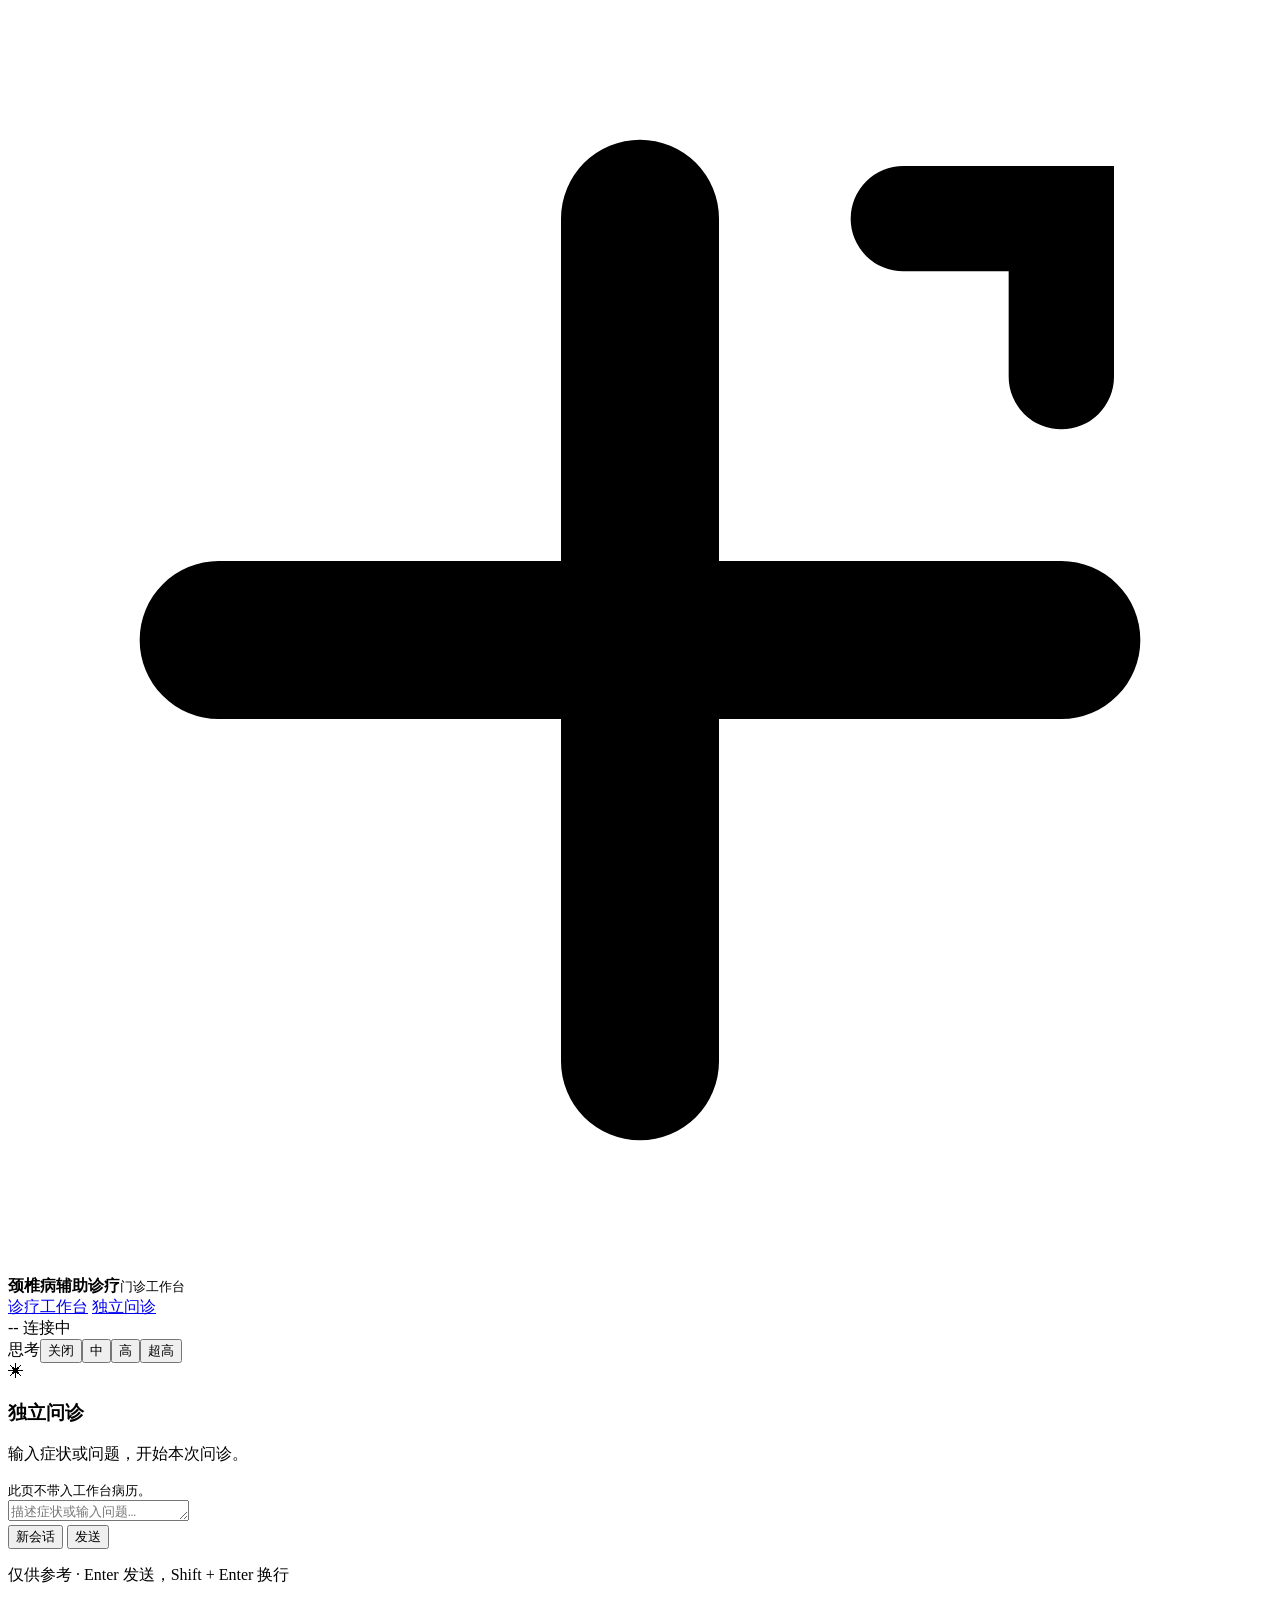
==== hospital_chat_system_tcm_warm_ui/web/index.html @ b84111eb "实现门诊工作台与 ecnu-max 接入，统一流式显示" ====
﻿<!doctype html>
<html lang="zh-CN">
<head>
  <meta charset="utf-8">
  <meta name="viewport" content="width=device-width, initial-scale=1, viewport-fit=cover">
  <title>独立问诊 · 颈椎病辅助诊疗</title>
  <link rel="icon" type="image/svg+xml" href="/static/favicon.svg?v=20261014_1">
  <link rel="stylesheet" href="/static/theme.css?v=20261014_1">
  <link rel="stylesheet" href="/static/chat.css?v=20261014_1">
</head>
<body>
  <div class="chat-page">
    <header class="top-nav">
      <div class="brand-area">
        <span class="brand-logo" aria-hidden="true"><svg viewBox="0 0 24 24" fill="none"><path d="M12 4v16M4 12h16" stroke="currentColor" stroke-width="3" stroke-linecap="round"/><path d="M17 4h3v3" stroke="currentColor" stroke-width="2" stroke-linecap="round"/></svg></span>
        <div class="brand-text"><strong>颈椎病辅助诊疗</strong><small>门诊工作台</small></div>
      </div>

      <nav class="primary-nav" aria-label="一级导航">
        <a href="/diagnosis">诊疗工作台</a>
        <a class="active" href="/dialogue">独立问诊</a>
      </nav>

      <div class="nav-meta">
        <span id="currentTime" class="meta-chip">--</span>
        <span id="modelChip" class="meta-chip">连接中</span>
        <div id="thinkingControls" class="thinking-controls" role="group" aria-label="思考强度">
          <span>思考</span><button type="button" data-thinking="off" aria-pressed="false">关闭</button><button type="button" data-thinking="low" aria-pressed="true">中</button><button type="button" data-thinking="high" aria-pressed="false">高</button><button type="button" data-thinking="max" aria-pressed="false">超高</button>
        </div>
      </div>
    </header>

    <main class="dialogue-workspace">
      <section class="dialogue-card">
        <section id="chatMain" class="chat-main is-empty">
          <div class="chat-empty-title"><span class="assistant-mark" aria-hidden="true">✳</span><h1>独立问诊</h1><p>输入症状或问题，开始本次问诊。</p><small>此页不带入工作台病历。</small></div>
          <section id="chatLog" class="chat-log"></section>
        </section>

        <footer class="input-dock">
          <form id="chatForm" class="composer">
            <textarea id="messageInput" rows="1" placeholder="描述症状或输入问题…" required></textarea>
            <div class="composer-tools">
              <button type="button" id="quickNewChatBtn" class="minor-btn">新会话</button>
              <button type="submit" id="sendBtn" class="send-btn">发送</button>
            </div>
          </form><p class="dialogue-note">仅供参考 · Enter 发送，Shift + Enter 换行</p>
        </footer>
      </section>
    </main>
  </div>

  <script src="/static/model_controls.js?v=20261014_thinking_1"></script>
  <script src="/static/streaming.js?v=20261014_stream_2"></script>
  <script src="/static/chat.js?v=20261014_stream_2"></script>
</body>
</html>
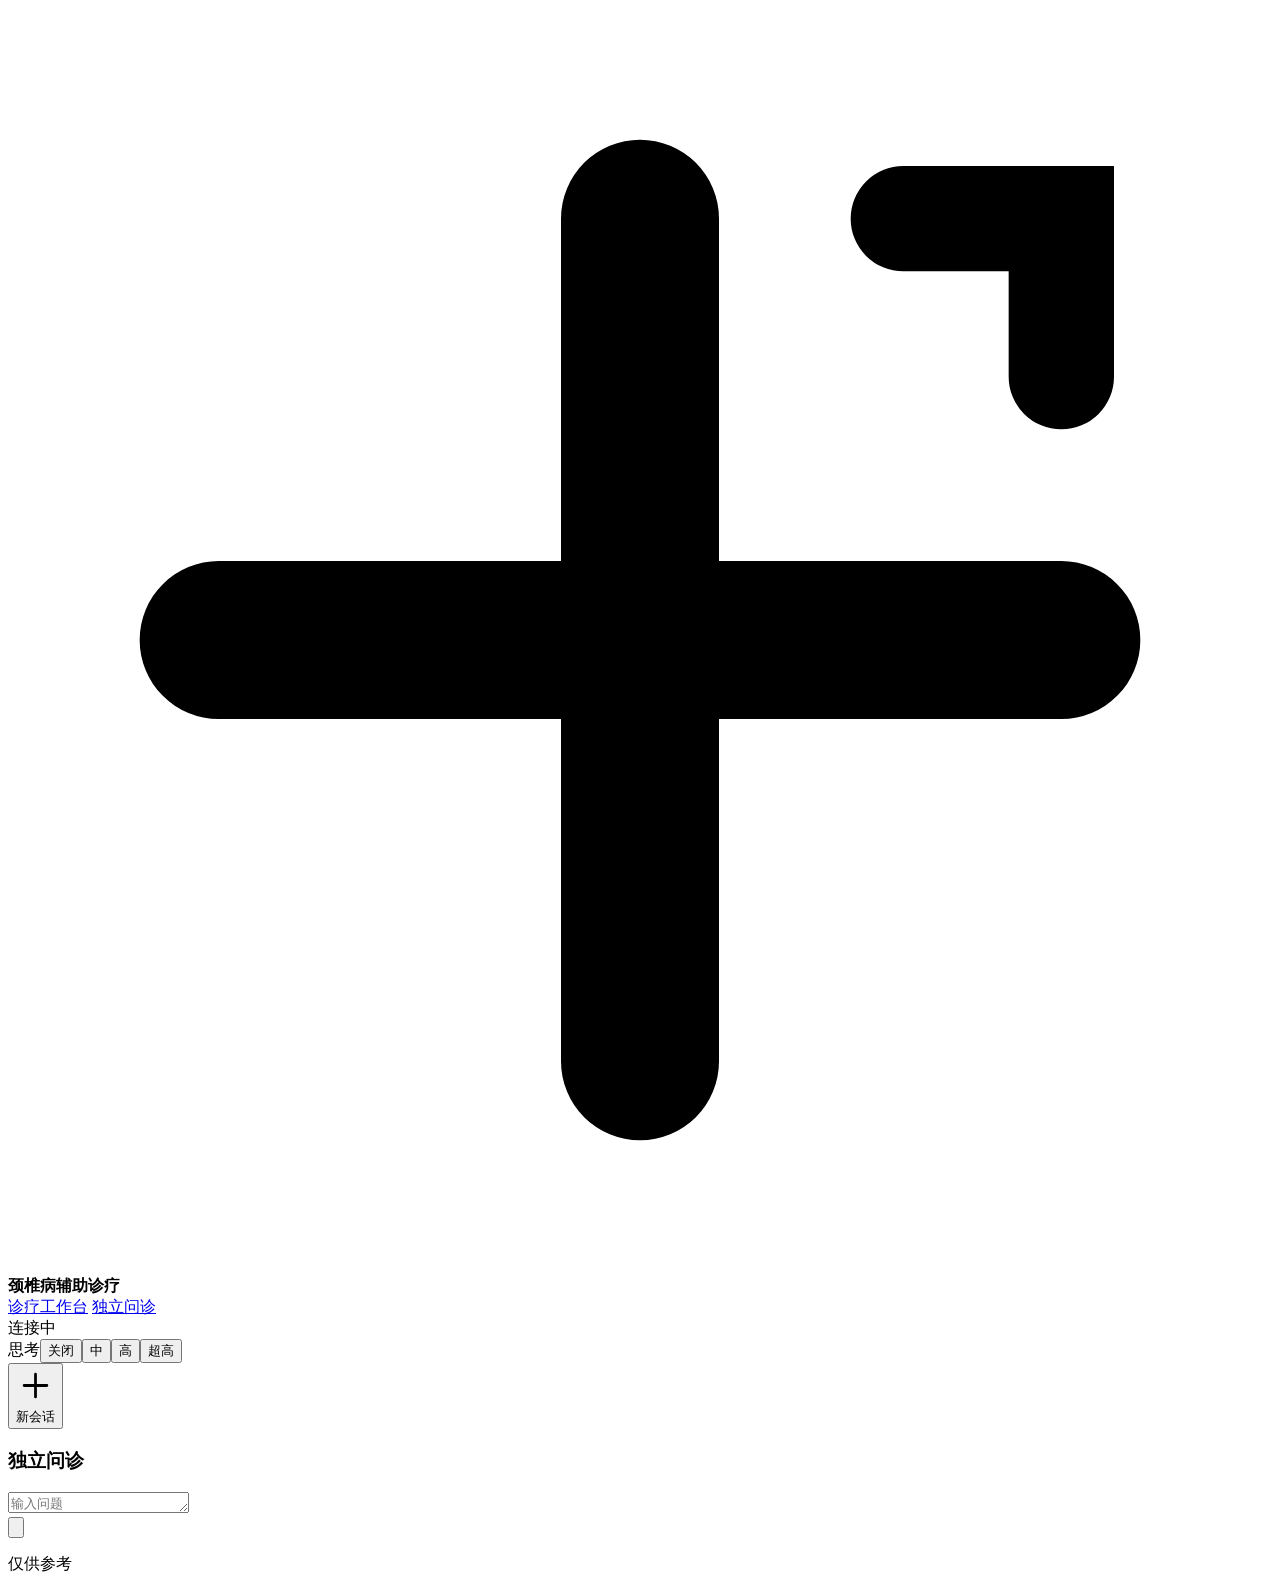
==== commit 98882493: "精简独立问诊布局并统一字体排版" ====
--- a/hospital_chat_system_tcm_warm_ui/web/index.html
+++ b/hospital_chat_system_tcm_warm_ui/web/index.html
@@ -5,15 +5,15 @@
   <meta name="viewport" content="width=device-width, initial-scale=1, viewport-fit=cover">
   <title>独立问诊 · 颈椎病辅助诊疗</title>
   <link rel="icon" type="image/svg+xml" href="/static/favicon.svg?v=20261014_1">
-  <link rel="stylesheet" href="/static/theme.css?v=20261014_1">
-  <link rel="stylesheet" href="/static/chat.css?v=20261014_1">
+  <link rel="stylesheet" href="/static/theme.css?v=20261015_type_1">
+  <link rel="stylesheet" href="/static/chat.css?v=20261015_dialogue_1">
 </head>
 <body>
   <div class="chat-page">
     <header class="top-nav">
       <div class="brand-area">
         <span class="brand-logo" aria-hidden="true"><svg viewBox="0 0 24 24" fill="none"><path d="M12 4v16M4 12h16" stroke="currentColor" stroke-width="3" stroke-linecap="round"/><path d="M17 4h3v3" stroke="currentColor" stroke-width="2" stroke-linecap="round"/></svg></span>
-        <div class="brand-text"><strong>颈椎病辅助诊疗</strong><small>门诊工作台</small></div>
+        <div class="brand-text"><strong>颈椎病辅助诊疗</strong></div>
       </div>
 
       <nav class="primary-nav" aria-label="一级导航">
@@ -22,7 +22,6 @@
       </nav>
 
       <div class="nav-meta">
-        <span id="currentTime" class="meta-chip">--</span>
         <span id="modelChip" class="meta-chip">连接中</span>
         <div id="thinkingControls" class="thinking-controls" role="group" aria-label="思考强度">
           <span>思考</span><button type="button" data-thinking="off" aria-pressed="false">关闭</button><button type="button" data-thinking="low" aria-pressed="true">中</button><button type="button" data-thinking="high" aria-pressed="false">高</button><button type="button" data-thinking="max" aria-pressed="false">超高</button>
@@ -31,20 +30,22 @@
     </header>
 
     <main class="dialogue-workspace">
+      <div class="dialogue-toolbar">
+        <button type="button" id="quickNewChatBtn" class="new-chat-btn"><svg viewBox="0 0 24 24" fill="none" aria-hidden="true"><path d="M12 5v14M5 12h14" stroke="currentColor" stroke-width="1.7" stroke-linecap="round"/></svg>新会话</button>
+      </div>
       <section class="dialogue-card">
         <section id="chatMain" class="chat-main is-empty">
-          <div class="chat-empty-title"><span class="assistant-mark" aria-hidden="true">✳</span><h1>独立问诊</h1><p>输入症状或问题，开始本次问诊。</p><small>此页不带入工作台病历。</small></div>
-          <section id="chatLog" class="chat-log"></section>
+          <div class="chat-empty-title"><h1>独立问诊</h1></div>
+          <section id="chatLog" class="chat-log" aria-label="会话内容" role="log"></section>
         </section>
 
         <footer class="input-dock">
           <form id="chatForm" class="composer">
-            <textarea id="messageInput" rows="1" placeholder="描述症状或输入问题…" required></textarea>
+            <textarea id="messageInput" rows="1" placeholder="输入问题" aria-label="输入问题" required></textarea>
             <div class="composer-tools">
-              <button type="button" id="quickNewChatBtn" class="minor-btn">新会话</button>
-              <button type="submit" id="sendBtn" class="send-btn">发送</button>
+              <button type="submit" id="sendBtn" class="send-btn" aria-label="发送"><svg viewBox="0 0 24 24" fill="none" aria-hidden="true"><path d="M12 19V5m-6 6 6-6 6 6" stroke="currentColor" stroke-width="2" stroke-linecap="round" stroke-linejoin="round"/></svg></button>
             </div>
-          </form><p class="dialogue-note">仅供参考 · Enter 发送，Shift + Enter 换行</p>
+          </form><p class="dialogue-note">仅供参考</p>
         </footer>
       </section>
     </main>
@@ -52,6 +53,6 @@
 
   <script src="/static/model_controls.js?v=20261014_thinking_1"></script>
   <script src="/static/streaming.js?v=20261014_stream_2"></script>
-  <script src="/static/chat.js?v=20261014_stream_2"></script>
+  <script src="/static/chat.js?v=20261015_dialogue_1"></script>
 </body>
 </html>
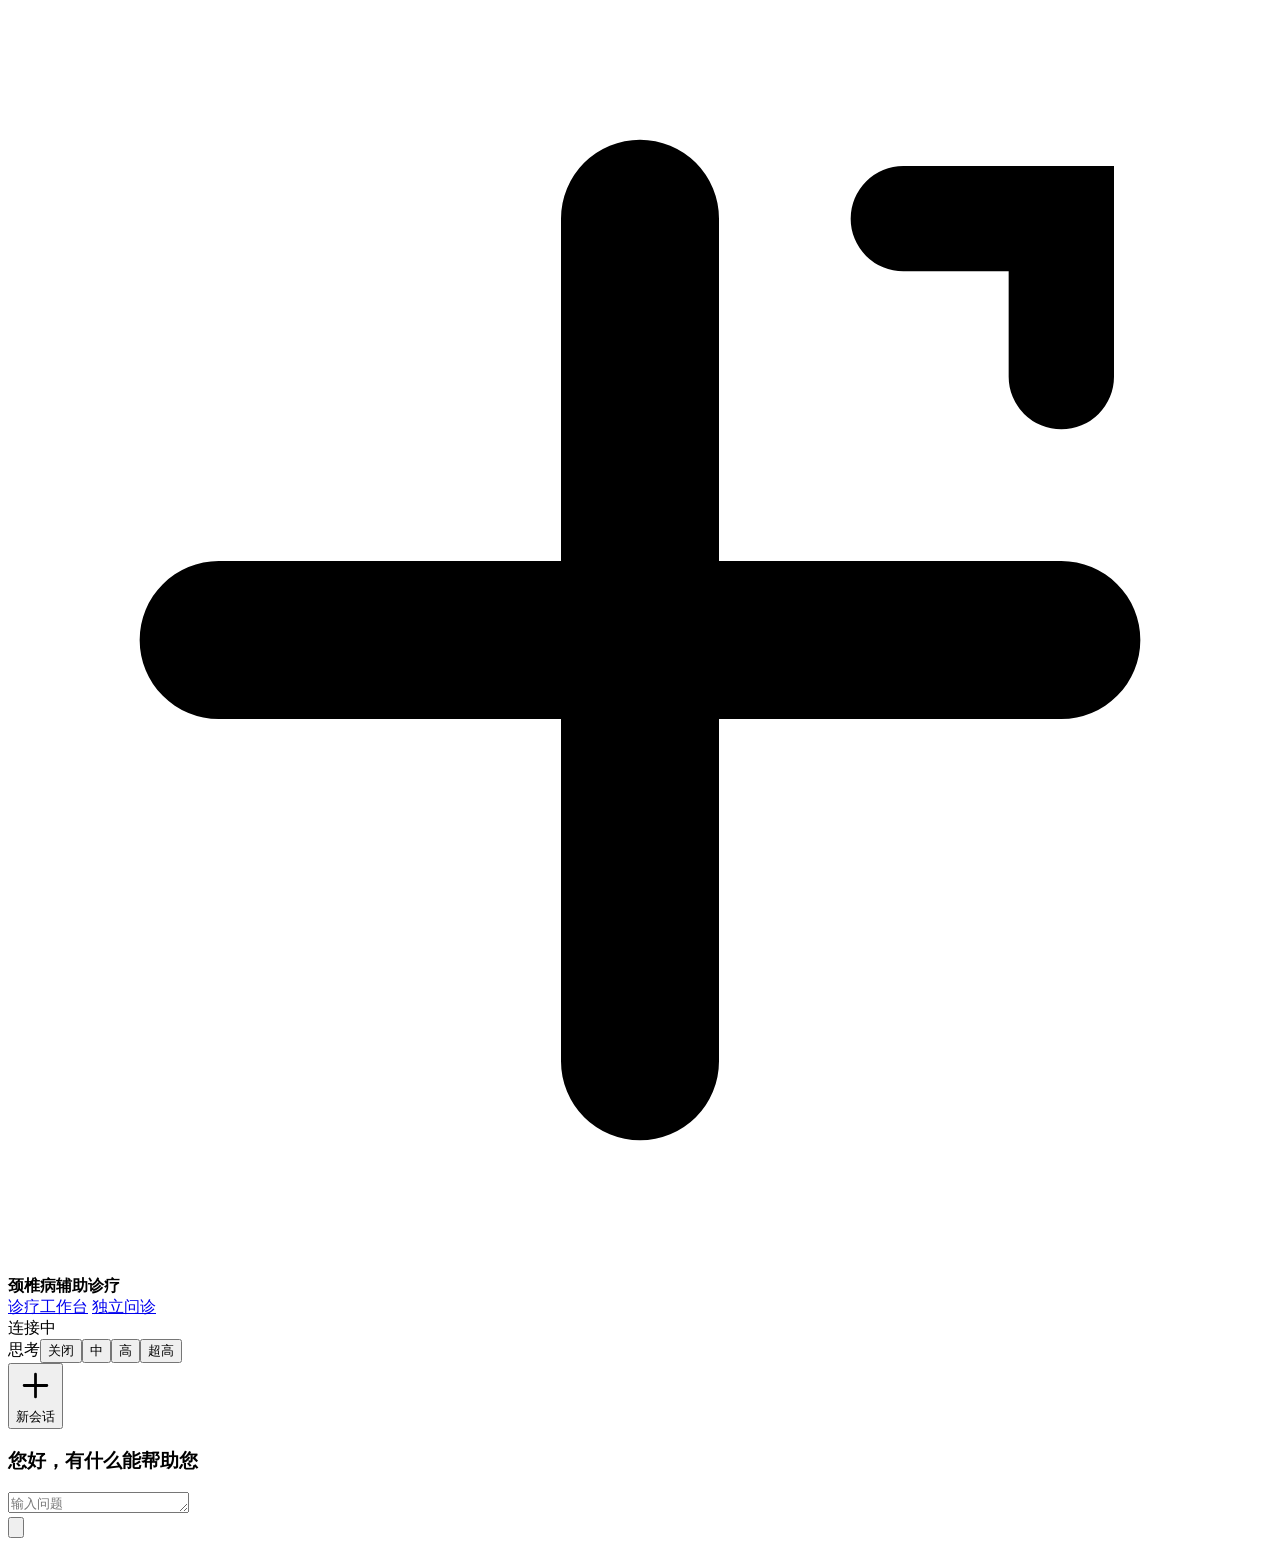
==== commit fd8cb01a: "调整独立问诊欢迎语并删除页脚提示" ====
--- a/hospital_chat_system_tcm_warm_ui/web/index.html
+++ b/hospital_chat_system_tcm_warm_ui/web/index.html
@@ -35,7 +35,7 @@
       </div>
       <section class="dialogue-card">
         <section id="chatMain" class="chat-main is-empty">
-          <div class="chat-empty-title"><h1>独立问诊</h1></div>
+          <div class="chat-empty-title"><h1>您好，有什么能帮助您</h1></div>
           <section id="chatLog" class="chat-log" aria-label="会话内容" role="log"></section>
         </section>
 
@@ -45,7 +45,7 @@
             <div class="composer-tools">
               <button type="submit" id="sendBtn" class="send-btn" aria-label="发送"><svg viewBox="0 0 24 24" fill="none" aria-hidden="true"><path d="M12 19V5m-6 6 6-6 6 6" stroke="currentColor" stroke-width="2" stroke-linecap="round" stroke-linejoin="round"/></svg></button>
             </div>
-          </form><p class="dialogue-note">仅供参考</p>
+          </form>
         </footer>
       </section>
     </main>
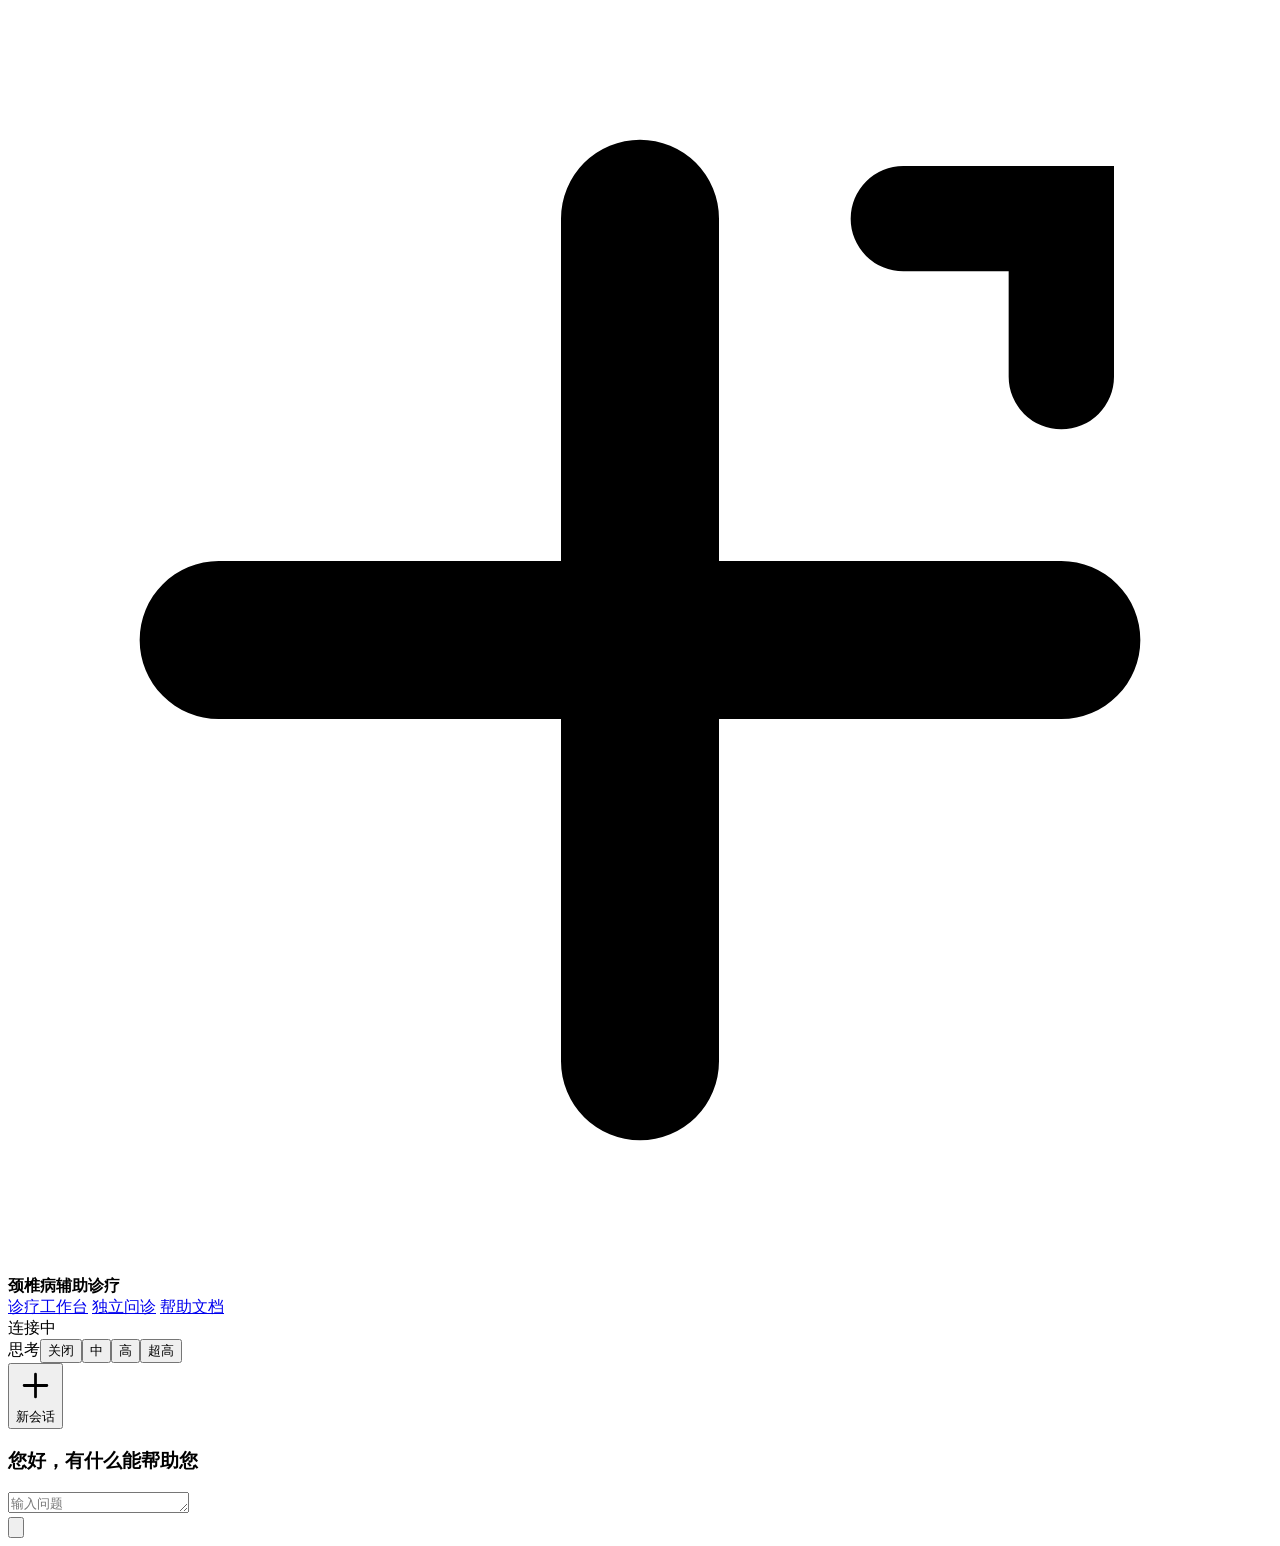
==== commit 59929392: "新增帮助文档页面与使用指南导航" ====
--- a/hospital_chat_system_tcm_warm_ui/web/index.html
+++ b/hospital_chat_system_tcm_warm_ui/web/index.html
@@ -19,6 +19,7 @@
       <nav class="primary-nav" aria-label="一级导航">
         <a href="/diagnosis">诊疗工作台</a>
         <a class="active" href="/dialogue">独立问诊</a>
+        <a href="/static/help.html">帮助文档</a>
       </nav>
 
       <div class="nav-meta">
